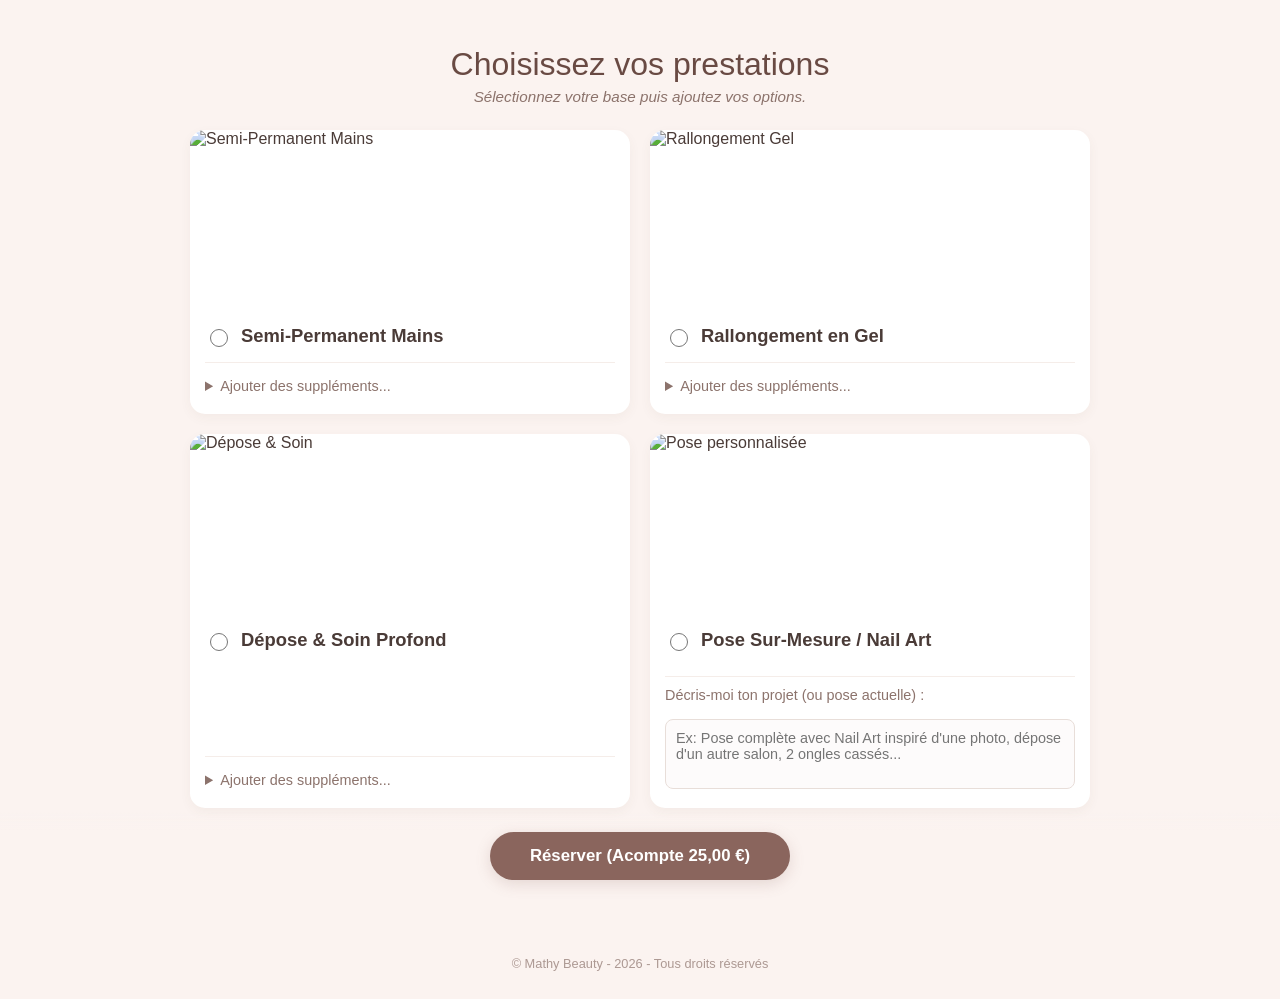
==== reservation.html @ 2f088845 "Add files via upload" ====
<!DOCTYPE html>
<html lang="fr">
<head>
    <meta charset="UTF-8">
    <meta name="viewport" content="width=device-width, initial-scale=1.0">
    <title>Mathy Beauty - Réservation</title>
    <link rel="stylesheet" href="style.css">
</head>
<body>

    <header>
        <h1>Choisissez vos prestations</h1>
        <p>Sélectionnez votre base puis ajoutez vos options.</p>
    </header>

    <main class="reservation-container">
        
        <!-- Prestation 1 : Semi-Permanent Mains -->
        <div class="presta-card">
            <img src="images/semi-permanent.jpg" alt="Semi-Permanent Mains" class="presta-img">
            <div class="presta-card-content">
                <div class="presta-info">
                    <label class="main-select">
                        <input type="radio" name="presta-base">
                        <h2>Semi-Permanent Mains</h2>
                    </label>
                </div>
                
                <details class="options-dropdown">
                    <summary>Ajouter des suppléments...</summary>
                    <div class="options-zone">
                        <label class="option-item">
                            <input type="checkbox"> 
                            <span>Dépose</span>
                        </label>
                        <label class="option-item">
                            <input type="checkbox"> 
                            <span>Nail Art Simple</span>
                        </label>
                    </div>
                </details>
            </div>
        </div>

        <!-- Prestation 2 : Rallongement Gel -->
        <div class="presta-card">
            <img src="images/rallongement.jpg" alt="Rallongement Gel" class="presta-img">
            <div class="presta-card-content">
                <div class="presta-info">
                    <label class="main-select">
                        <input type="radio" name="presta-base">
                        <h2>Rallongement en Gel</h2>
                    </label>
                </div>
                
                <details class="options-dropdown">
                    <summary>Ajouter des suppléments...</summary>
                    <div class="options-zone">
                        <label class="option-item">
                            <input type="checkbox"> 
                            <span>Nail Art Complet</span>
                        </label>
                        <label class="option-item">
                            <input type="checkbox"> 
                            <span>Effet Chrome / Miroir</span>
                        </label>
                    </div>
                </details>
            </div>
        </div>

        <!-- Prestation 3 : Dépose & Soin -->
        <div class="presta-card">
            <img src="images/depose-soin.jpg" alt="Dépose & Soin" class="presta-img">
            <div class="presta-card-content">
                <div class="presta-info">
                    <label class="main-select">
                        <input type="radio" name="presta-base">
                        <h2>Dépose & Soin Profond</h2>
                    </label>
                </div>
                
                <details class="options-dropdown">
                    <summary>Ajouter des suppléments...</summary>
                    <div class="options-zone">
                        <label class="option-item">
                            <input type="checkbox"> 
                            <span>Soin IBX Réparateur</span>
                        </label>
                        <label class="option-item">
                            <input type="checkbox"> 
                            <span>Manucure Russe seule</span>
                        </label>
                    </div>
                </details>
            </div>
        </div>

        <!-- Prestation 4 : Demande Personnalisée -->
        <div class="presta-card">
            <img src="images/sur-mesure.jpg" alt="Pose personnalisée" class="presta-img">
            <div class="presta-card-content">
                <div class="presta-info">
                    <label class="main-select">
                        <input type="radio" name="presta-base">
                        <h2>Pose Sur-Mesure / Nail Art</h2>
                    </label>
                </div>
                
                <div class="custom-request-zone">
                    <p style="margin: 0 0 8px 0; font-size: 0.9rem; color: #8c736c; font-weight: 500;">
                        Décris-moi ton projet (ou pose actuelle) :
                    </p>
                    <textarea 
                        placeholder="Ex: Pose complète avec Nail Art inspiré d'une photo, dépose d'un autre salon, 2 ongles cassés..." 
                        rows="3" 
                        class="custom-textarea"></textarea>
                </div>
            </div>
        </div>

    </main>

    <!-- Seul prix visible sur toute la page : l'acompte de réservation -->
    <div class="action-zone fixed-bottom">
        <a href="calendrier.html" class="btn-resa">Réserver (Acompte 25,00 €)</a>
    </div>

    <footer>
        <p>© Mathy Beauty - 2026 - Tous droits réservés</p>
    </footer>

</body>
</html>
---- style.css ----
/* ==========================================================================
   1. STYLES GENERAUX - AMBIANCE ONGLERIE CHIC (MOBILE-FIRST)
   ========================================================================== */
body {
    font-family: 'Segoe UI', Tahoma, Geneva, Verdana, sans-serif !important;
    background-color: #fbf3f0 !important;
    color: #4a3b37 !important;
    margin: 0;
    padding: 0 15px;
    display: flex;
    flex-direction: column;
    align-items: center;
    min-height: 100vh;
    box-sizing: border-box;
}

header {
    text-align: center;
    margin-top: 25px;
    margin-bottom: 25px;
}

header h1 {
    font-size: 2rem;
    color: #694a43;
    margin-bottom: 5px;
    font-weight: 500;
}

header p {
    color: #8c736c;
    font-size: 0.95rem;
    font-style: italic;
    margin: 0;
}

/* ==========================================================================
   2. ZONE DU CARROUSEL (PAGE INDEX)
   ========================================================================== */
.carousel-container {
    width: 100%;
    max-width: 400px;
    height: 320px;
    overflow: hidden;
    position: relative;
    border-radius: 15px;
    box-shadow: 0 8px 16px rgba(105, 74, 67, 0.1);
    margin-bottom: 25px;
}

.carousel img {
    width: 100%;
    height: 100%;
    object-fit: cover;
    position: absolute;
    top: 0;
    left: 0;
    opacity: 0;
    transition: opacity 0.8s ease-in-out;
}

.carousel img.active {
    opacity: 1;
}

/* ==========================================================================
   3. ZONE DE BOUTONS ET ACTIONS
   ========================================================================== */
.action-zone {
    text-align: center;
    margin-bottom: 30px;
    width: 100%;
}

.btn-resa {
    display: inline-block;
    background-color: #8a655d;
    color: #ffffff;
    padding: 14px 40px;
    font-size: 1.05rem;
    font-weight: 600;
    text-decoration: none;
    border-radius: 50px;
    transition: all 0.3s ease;
    box-shadow: 0 4px 15px rgba(138, 101, 93, 0.2);
}

.btn-resa:hover {
    background-color: #694a43;
    transform: translateY(-2px);
}

/* Bouton fixé en bas pour libérer de l'espace sur l'écran */
.fixed-bottom {
    position: fixed;
    bottom: 0;
    left: 0;
    width: 100%;
    background: linear-gradient(to top, #fbf3f0 80%, rgba(251, 243, 240, 0));
    padding: 20px 0;
    margin-bottom: 0;
    z-index: 10;
}

/* ==========================================================================
   4. GRILLE ET CARTES DE PRESTATIONS (PAGE RESERVATION)
   ========================================================================== */
.reservation-container {
    width: 100%;
    max-width: 900px;
    margin-bottom: 120px;
    display: grid;
    grid-template-columns: 1fr; /* 1 colonne par défaut sur mobile */
    gap: 20px;
}

/* 🖥️ Mode 2 par 2 si l'écran est plus grand (tablette / ordinateur) */
@media (min-width: 600px) {
    .reservation-container {
        grid-template-columns: 1fr 1fr; /* 2 colonnes de tailles égales */
    }
}

.presta-card {
    background-color: #ffffff;
    border-radius: 15px;
    overflow: hidden;
    box-shadow: 0 4px 12px rgba(105, 74, 67, 0.05);
    display: flex;
    flex-direction: column;
    justify-content: space-between;
    height: 100%;
}

.presta-img {
    width: 100%;
    height: 180px;
    object-fit: cover;
}

.presta-card-content {
    padding: 15px;
    display: flex;
    flex-direction: column;
    justify-content: space-between;
    flex-grow: 1;
}

.presta-info {
    display: flex;
    justify-content: space-between;
    align-items: center;
    margin-bottom: 15px;
}

.presta-info h2 {
    font-size: 1.15rem;
    margin: 0;
    color: #4a3b37;
    font-weight: 600;
}

/* Alignement du bouton radio principal à côté du titre */
.main-select {
    display: flex;
    align-items: center;
    gap: 10px;
    cursor: pointer;
}

.main-select input[type="radio"] {
    accent-color: #8a655d; /* Met le bouton radio aux couleurs de ta charte */
    width: 18px;
    height: 18px;
    cursor: pointer;
}

/* Déployants de suppléments (details / summary) */
.options-dropdown {
    border-top: 1px solid #f5ede9;
    padding-top: 10px;
}

.options-dropdown summary {
    font-size: 0.9rem;
    color: #8c736c;
    cursor: pointer;
    font-weight: 500;
    outline: none;
    padding: 5px 0;
}

.options-zone {
    margin-top: 10px;
    display: flex;
    flex-direction: column;
    gap: 10px;
    background-color: #fdfbfb;
    padding: 10px;
    border-radius: 8px;
}

.option-item {
    display: flex;
    align-items: center;
    gap: 10px;
    font-size: 0.9rem;
    cursor: pointer;
    color: #5c4a46;
}

.option-item input[type="checkbox"] {
    accent-color: #8a655d;
}

/* Zone de texte sur-mesure pour projet personnalisé */
.custom-request-zone {
    margin-top: 10px;
    border-top: 1px solid #f5ede9;
    padding-top: 10px;
}

.custom-textarea {
    width: 100%;
    border: 1px solid #e8ded9;
    border-radius: 8px;
    padding: 10px;
    font-family: inherit;
    font-size: 0.9rem;
    color: #4a3b37;
    background-color: #fdfbfb;
    resize: none;
    box-sizing: border-box;
    margin-top: 8px;
}

.custom-textarea:focus {
    outline: none;
    border-color: #8a655d;
}

/* ==========================================================================
   5. INTEGRATION GOOGLE AGENDA RESPONSIVE (CORRIGÉ ULTRA-LARGE)
   ========================================================================== */
.calendar-page-container {
    width: 100%;
    max-width: 1100px; /* Donne l'espace nécessaire au calendrier pour s'étaler */
    margin-bottom: 120px;
}

.calendar-card {
    width: 100%;
    background-color: #ffffff;
    border-radius: 15px;
    box-shadow: 0 4px 12px rgba(105, 74, 67, 0.05);
    box-sizing: border-box;
    padding: 10px;
}

.calendar-wrapper {
    position: relative;
    padding-bottom: 65%; /* Donne un ratio hauteur/largeur idéal sur grand écran */
    height: 0;
    overflow: hidden;
}

.calendar-wrapper iframe {
    position: absolute;
    top: 0;
    left: 0;
    width: 100% !important;
    height: 100% !important;
    border: 0 !important;
}

/* 📱 Si on passe sur un petit écran de téléphone, on rend l'agenda plus carré */
@media (max-width: 600px) {
    .calendar-wrapper {
        padding-bottom: 100%; 
    }
}

/* ==========================================================================
   6. PIED DE PAGE
   ========================================================================== */
footer {
    margin-top: auto;
    padding: 15px;
    font-size: 0.8rem;
    color: #8c736c;
    opacity: 0.7;
    text-align: center;
}
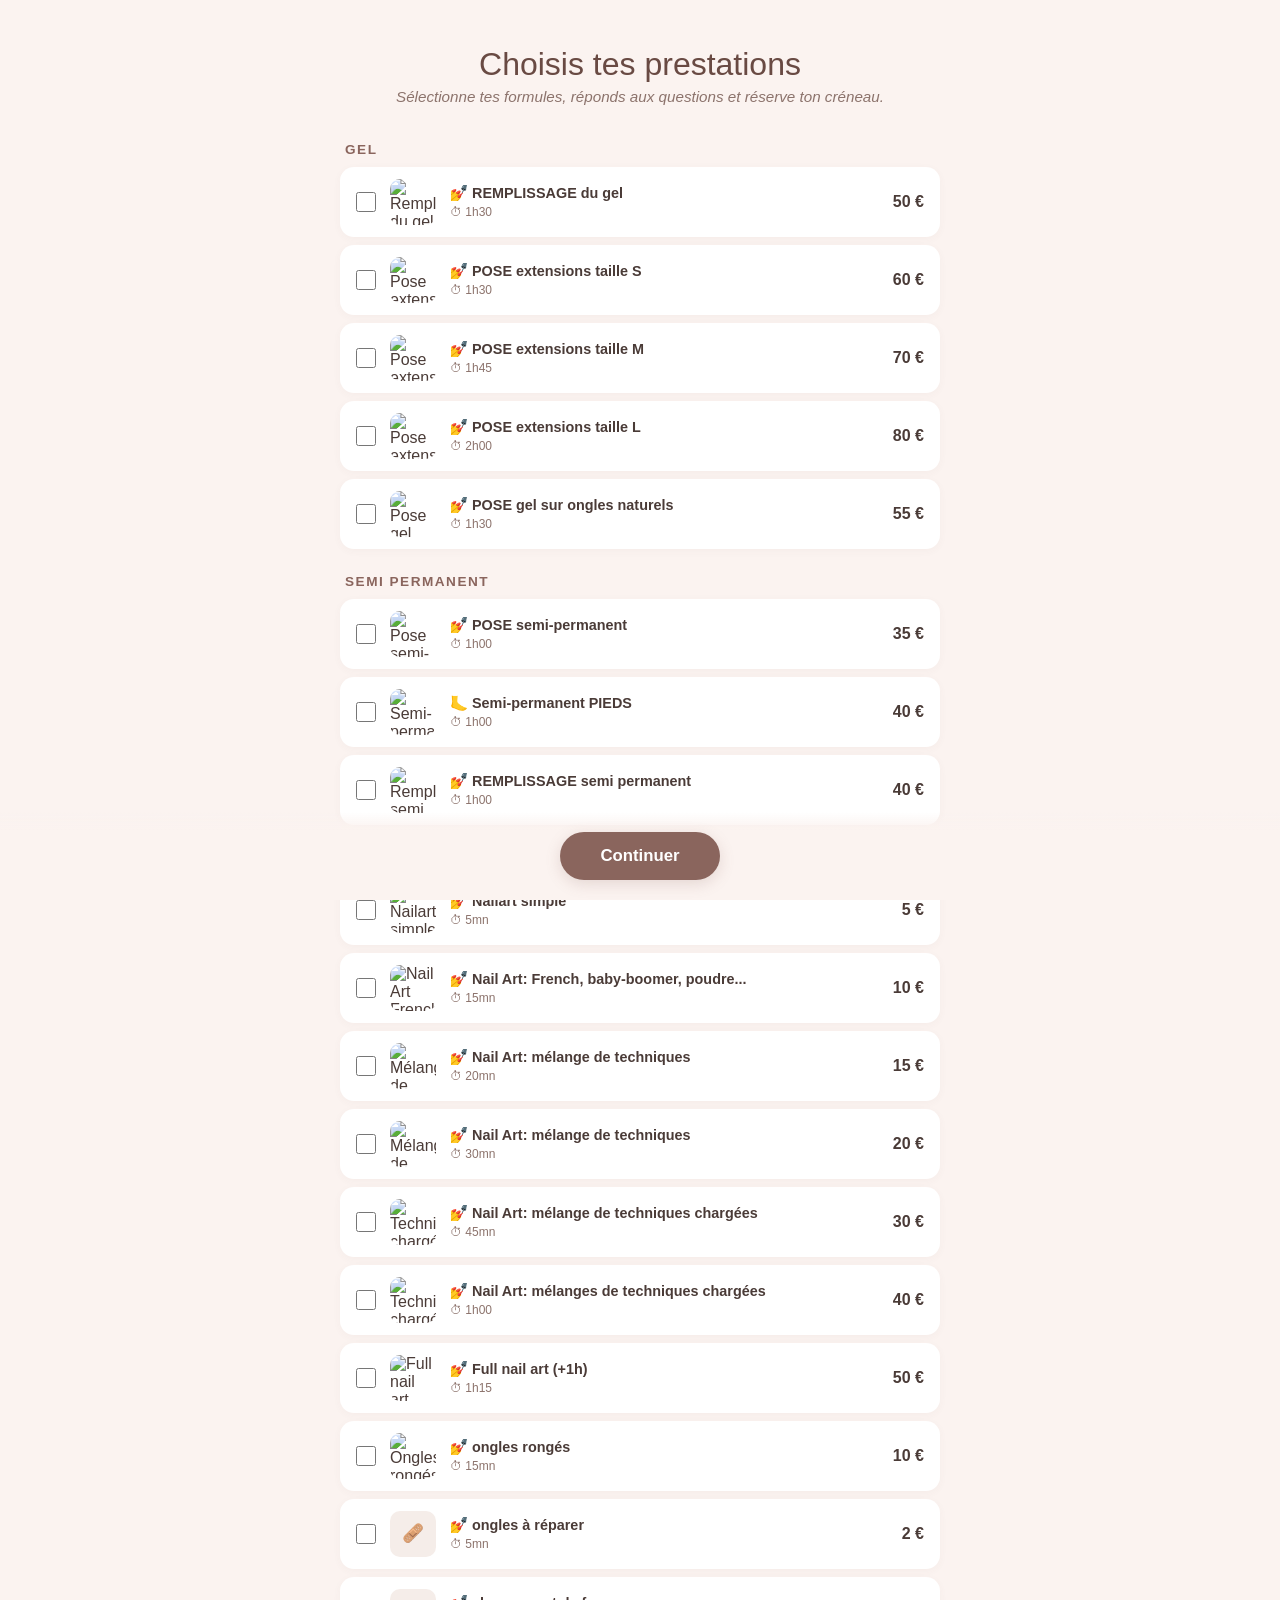
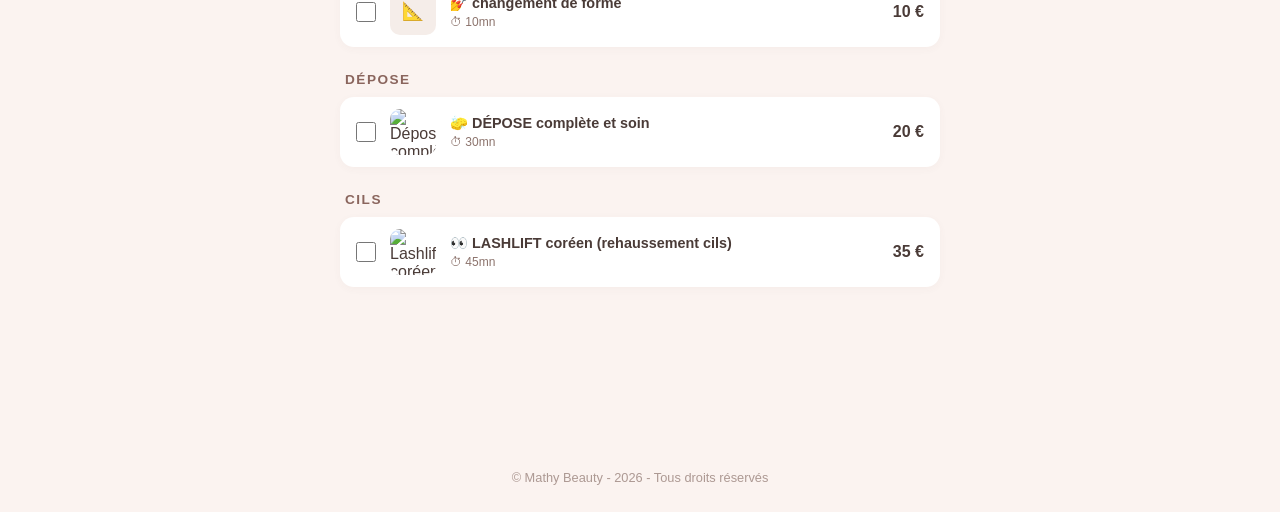
==== commit cc72417a: "Add files via upload" ====
--- a/reservation.html
+++ b/reservation.html
@@ -3,132 +3,292 @@
 <head>
     <meta charset="UTF-8">
     <meta name="viewport" content="width=device-width, initial-scale=1.0">
-    <title>Mathy Beauty - Réservation</title>
+    <title>Mathy Beauty - Prestations</title>
     <link rel="stylesheet" href="style.css">
 </head>
 <body>
 
     <header>
-        <h1>Choisissez vos prestations</h1>
-        <p>Sélectionnez votre base puis ajoutez vos options.</p>
+        <h1>Choisis tes prestations</h1>
+        <p>Sélectionne tes formules, réponds aux questions et réserve ton créneau.</p>
     </header>
 
-    <main class="reservation-container">
-        
-        <!-- Prestation 1 : Semi-Permanent Mains -->
-        <div class="presta-card">
-            <img src="images/semi-permanent.jpg" alt="Semi-Permanent Mains" class="presta-img">
-            <div class="presta-card-content">
-                <div class="presta-info">
-                    <label class="main-select">
-                        <input type="radio" name="presta-base">
-                        <h2>Semi-Permanent Mains</h2>
-                    </label>
-                </div>
-                
-                <details class="options-dropdown">
-                    <summary>Ajouter des suppléments...</summary>
-                    <div class="options-zone">
-                        <label class="option-item">
-                            <input type="checkbox"> 
-                            <span>Dépose</span>
-                        </label>
-                        <label class="option-item">
-                            <input type="checkbox"> 
-                            <span>Nail Art Simple</span>
-                        </label>
-                    </div>
-                </details>
-            </div>
-        </div>
-
-        <!-- Prestation 2 : Rallongement Gel -->
-        <div class="presta-card">
-            <img src="images/rallongement.jpg" alt="Rallongement Gel" class="presta-img">
-            <div class="presta-card-content">
-                <div class="presta-info">
-                    <label class="main-select">
-                        <input type="radio" name="presta-base">
-                        <h2>Rallongement en Gel</h2>
-                    </label>
-                </div>
-                
-                <details class="options-dropdown">
-                    <summary>Ajouter des suppléments...</summary>
-                    <div class="options-zone">
-                        <label class="option-item">
-                            <input type="checkbox"> 
-                            <span>Nail Art Complet</span>
-                        </label>
-                        <label class="option-item">
-                            <input type="checkbox"> 
-                            <span>Effet Chrome / Miroir</span>
-                        </label>
-                    </div>
-                </details>
-            </div>
-        </div>
-
-        <!-- Prestation 3 : Dépose & Soin -->
-        <div class="presta-card">
-            <img src="images/depose-soin.jpg" alt="Dépose & Soin" class="presta-img">
-            <div class="presta-card-content">
-                <div class="presta-info">
-                    <label class="main-select">
-                        <input type="radio" name="presta-base">
-                        <h2>Dépose & Soin Profond</h2>
-                    </label>
-                </div>
-                
-                <details class="options-dropdown">
-                    <summary>Ajouter des suppléments...</summary>
-                    <div class="options-zone">
-                        <label class="option-item">
-                            <input type="checkbox"> 
-                            <span>Soin IBX Réparateur</span>
-                        </label>
-                        <label class="option-item">
-                            <input type="checkbox"> 
-                            <span>Manucure Russe seule</span>
-                        </label>
-                    </div>
-                </details>
-            </div>
-        </div>
-
-        <!-- Prestation 4 : Demande Personnalisée -->
-        <div class="presta-card">
-            <img src="images/sur-mesure.jpg" alt="Pose personnalisée" class="presta-img">
-            <div class="presta-card-content">
-                <div class="presta-info">
-                    <label class="main-select">
-                        <input type="radio" name="presta-base">
-                        <h2>Pose Sur-Mesure / Nail Art</h2>
-                    </label>
-                </div>
-                
-                <div class="custom-request-zone">
-                    <p style="margin: 0 0 8px 0; font-size: 0.9rem; color: #8c736c; font-weight: 500;">
-                        Décris-moi ton projet (ou pose actuelle) :
-                    </p>
-                    <textarea 
-                        placeholder="Ex: Pose complète avec Nail Art inspiré d'une photo, dépose d'un autre salon, 2 ongles cassés..." 
-                        rows="3" 
-                        class="custom-textarea"></textarea>
-                </div>
-            </div>
-        </div>
+    <main class="reservation-list-container">
+
+        <section class="menu-category">
+            <h2 class="category-title">Gel</h2>
+            
+            <label class="service-row">
+                <input type="checkbox" name="gel-service" value="Remplissage du gel">
+                <img src="images/test.jpg" alt="Remplissage du gel" class="service-thumb">
+                <div class="service-details">
+                    <h3>💅 REMPLISSAGE du gel</h3>
+                    <span class="service-duration">⏱ 1h30</span>
+                </div>
+                <div class="service-price">50 €</div>
+            </label>
+
+            <label class="service-row">
+                <input type="checkbox" name="gel-service" value="Pose extensions S">
+                <img src="images/test.jpg" alt="Pose extensions S" class="service-thumb">
+                <div class="service-details">
+                    <h3>💅 POSE extensions taille S</h3>
+                    <span class="service-duration">⏱ 1h30</span>
+                </div>
+                <div class="service-price">60 €</div>
+            </label>
+
+            <label class="service-row">
+                <input type="checkbox" name="gel-service" value="Pose extensions M">
+                <img src="images/test.jpg" alt="Pose extensions M" class="service-thumb">
+                <div class="service-details">
+                    <h3>💅 POSE extensions taille M</h3>
+                    <span class="service-duration">⏱ 1h45</span>
+                </div>
+                <div class="service-price">70 €</div>
+            </label>
+
+            <label class="service-row">
+                <input type="checkbox" name="gel-service" value="Pose extensions L">
+                <img src="images/test.jpg" alt="Pose extensions L" class="service-thumb">
+                <div class="service-details">
+                    <h3>💅 POSE extensions taille L</h3>
+                    <span class="service-duration">⏱ 2h00</span>
+                </div>
+                <div class="service-price">80 €</div>
+            </label>
+
+            <label class="service-row">
+                <input type="checkbox" name="gel-service" value="Pose gel sur ongles naturels">
+                <img src="images/test.jpg" alt="Pose gel sur ongles naturels" class="service-thumb">
+                <div class="service-details">
+                    <h3>💅 POSE gel sur ongles naturels</h3>
+                    <span class="service-duration">⏱ 1h30</span>
+                </div>
+                <div class="service-price">55 €</div>
+            </label>
+        </section>
+
+
+        <section class="menu-category">
+            <h2 class="category-title">Semi Permanent</h2>
+
+            <label class="service-row">
+                <input type="checkbox" name="semi-service" value="Pose semi-permanent">
+                <img src="images/test.jpg" alt="Pose semi-permanent" class="service-thumb">
+                <div class="service-details">
+                    <h3>💅 POSE semi-permanent</h3>
+                    <span class="service-duration">⏱ 1h00</span>
+                </div>
+                <div class="service-price">35 €</div>
+            </label>
+
+            <label class="service-row">
+                <input type="checkbox" name="semi-service" value="Semi-permanent PIEDS">
+                <img src="images/test.jpg" alt="Semi-permanent PIEDS" class="service-thumb">
+                <div class="service-details">
+                    <h3>🦶 Semi-permanent PIEDS</h3>
+                    <span class="service-duration">⏱ 1h00</span>
+                </div>
+                <div class="service-price">40 €</div>
+            </label>
+
+            <label class="service-row">
+                <input type="checkbox" name="semi-service" value="Remplissage semi permanent">
+                <img src="images/test.jpg" alt="Remplissage semi permanent" class="service-thumb">
+                <div class="service-details">
+                    <h3>💅 REMPLISSAGE semi permanent</h3>
+                    <span class="service-duration">⏱ 1h00</span>
+                </div>
+                <div class="service-price">40 €</div>
+            </label>
+        </section>
+
+
+        <section class="menu-category">
+            <h2 class="category-title">Option</h2>
+
+            <label class="service-row">
+                <input type="checkbox" name="option-addons" value="Nailart simple">
+                <img src="images/test.jpg" alt="Nailart simple" class="service-thumb">
+                <div class="service-details">
+                    <h3>💅 Nailart simple</h3>
+                    <span class="service-duration">⏱ 5mn</span>
+                </div>
+                <div class="service-price">5 €</div>
+            </label>
+
+            <label class="service-row">
+                <input type="checkbox" name="option-addons" value="Nail Art French Babyboomer">
+                <img src="images/test.jpg" alt="Nail Art French Babyboomer" class="service-thumb">
+                <div class="service-details">
+                    <h3>💅 Nail Art: French, baby-boomer, poudre...</h3>
+                    <span class="service-duration">⏱ 15mn</span>
+                </div>
+                <div class="service-price">10 €</div>
+            </label>
+
+            <label class="service-row">
+                <input type="checkbox" name="option-addons" value="Nail Art mélange de techniques (15e)">
+                <img src="images/test.jpg" alt="Mélange de techniques 15" class="service-thumb">
+                <div class="service-details">
+                    <h3>💅 Nail Art: mélange de techniques</h3>
+                    <span class="service-duration">⏱ 20mn</span>
+                </div>
+                <div class="service-price">15 €</div>
+            </label>
+
+            <label class="service-row">
+                <input type="checkbox" name="option-addons" value="Nail Art mélange de techniques (20e)">
+                <img src="images/test.jpg" alt="Mélange de techniques 20" class="service-thumb">
+                <div class="service-details">
+                    <h3>💅 Nail Art: mélange de techniques</h3>
+                    <span class="service-duration">⏱ 30mn</span>
+                </div>
+                <div class="service-price">20 €</div>
+            </label>
+
+            <label class="service-row">
+                <input type="checkbox" name="option-addons" value="Nail Art techniques chargées (30e)">
+                <img src="images/test.jpg" alt="Techniques chargées 30" class="service-thumb">
+                <div class="service-details">
+                    <h3>💅 Nail Art: mélange de techniques chargées</h3>
+                    <span class="service-duration">⏱ 45mn</span>
+                </div>
+                <div class="service-price">30 €</div>
+            </label>
+
+            <label class="service-row">
+                <input type="checkbox" name="option-addons" value="Nail Art mélanges de techniques chargées (40e)">
+                <img src="images/test.jpg" alt="Techniques chargées 40" class="service-thumb">
+                <div class="service-details">
+                    <h3>💅 Nail Art: mélanges de techniques chargées</h3>
+                    <span class="service-duration">⏱ 1h00</span>
+                </div>
+                <div class="service-price">40 €</div>
+            </label>
+
+            <label class="service-row">
+                <input type="checkbox" name="option-addons" value="Full nail art">
+                <img src="images/test.jpg" alt="Full nail art" class="service-thumb">
+                <div class="service-details">
+                    <h3>💅 Full nail art (+1h)</h3>
+                    <span class="service-duration">⏱ 1h15</span>
+                </div>
+                <div class="service-price">50 €</div>
+            </label>
+
+            <label class="service-row">
+                <input type="checkbox" name="option-addons" value="ongles rongés">
+                <img src="images/test.jpg" alt="Ongles rongés" class="service-thumb">
+                <div class="service-details">
+                    <h3>💅 ongles rongés</h3>
+                    <span class="service-duration">⏱ 15mn</span>
+                </div>
+                <div class="service-price">10 €</div>
+            </label>
+
+            <label class="service-row">
+                <input type="checkbox" name="option-addons" value="ongles à réparer">
+                <div class="service-thumb-empty">🩹</div>
+                <div class="service-details">
+                    <h3>💅 ongles à réparer</h3>
+                    <span class="service-duration">⏱ 5mn</span>
+                </div>
+                <div class="service-price">2 €</div>
+            </label>
+
+            <label class="service-row">
+                <input type="checkbox" name="option-addons" value="changement de forme">
+                <div class="service-thumb-empty">📐</div>
+                <div class="service-details">
+                    <h3>💅 changement de forme</h3>
+                    <span class="service-duration">⏱ 10mn</span>
+                </div>
+                <div class="service-price">10 €</div>
+            </label>
+        </section>
+
+
+        <section class="menu-category">
+            <h2 class="category-title">Dépose</h2>
+
+            <label class="service-row">
+                <input type="checkbox" name="depose-addons" value="DÉPOSE complète et soin">
+                <img src="images/test.jpg" alt="Dépose complète" class="service-thumb">
+                <div class="service-details">
+                    <h3>🧽 DÉPOSE complète et soin</h3>
+                    <span class="service-duration">⏱ 30mn</span>
+                </div>
+                <div class="service-price">20 €</div>
+            </label>
+        </section>
+
+
+        <section class="menu-category">
+            <h2 class="category-title">Cils</h2>
+
+            <label class="service-row">
+                <input type="checkbox" name="cils-service" value="LASHLIFT coréen">
+                <img src="images/test.jpg" alt="Lashlift coréen" class="service-thumb">
+                <div class="service-details">
+                    <h3>👀 LASHLIFT coréen (rehaussement cils)</h3>
+                    <span class="service-duration">⏱ 45mn</span>
+                </div>
+                <div class="service-price">35 €</div>
+            </label>
+        </section>
 
     </main>
 
-    <!-- Seul prix visible sur toute la page : l'acompte de réservation -->
     <div class="action-zone fixed-bottom">
-        <a href="calendrier.html" class="btn-resa">Réserver (Acompte 25,00 €)</a>
+        <a href="questionnaire.html" id="submit-btn" class="btn-resa">Continuer</a>
     </div>
 
     <footer>
         <p>© Mathy Beauty - 2026 - Tous droits réservés</p>
     </footer>
 
+    <script>
+        const checkboxes = document.querySelectorAll('.service-row input[type="checkbox"]');
+        const submitBtn = document.getElementById('submit-btn');
+
+        function calculateTotal() {
+            let total = 0;
+            let selectedServices = [];
+
+            checkboxes.forEach(box => {
+                if (box.checked) {
+                    // Trouver le prix textuel à côté (ex: "50 €") et extraire le chiffre 50
+                    const priceText = box.closest('.service-row').querySelector('.service-price').textContent;
+                    const price = parseInt(priceText.replace(/[^0-9]/g, ''), 10);
+                    
+                    total += price;
+                    // Ajouter le nom de la prestation à notre liste de choix
+                    selectedServices.push(`${box.value} (${price}€)`);
+                }
+            });
+
+            // Mettre à jour visuellement le texte du bouton continuer
+            if (total > 0) {
+                submitBtn.textContent = `Continuer (${total} €)`;
+            } else {
+                submitBtn.textContent = "Continuer";
+            }
+
+            // Sauvegarder les données en mémoire pour les pages suivantes
+            localStorage.setItem('mathy_total_price', total);
+            localStorage.setItem('mathy_selected_services', JSON.stringify(selectedServices));
+        }
+
+        // Écouter les clics sur chaque ligne de prestation
+        checkboxes.forEach(box => {
+            box.addEventListener('change', calculateTotal);
+        });
+
+        // Calculer dès le départ (au cas où des cases restent cochées au rechargement)
+        calculateTotal();
+    </script>
+
 </body>
 </html>
--- a/style.css
+++ b/style.css
@@ -35,7 +35,7 @@
 }
 
 /* ==========================================================================
-   2. ZONE DU CARROUSEL (PAGE INDEX)
+   2. ZONE DU CARROUSEL (PAGE INDEX) - RESTAURÉ
    ========================================================================== */
 .carousel-container {
     width: 100%;
@@ -103,148 +103,119 @@
 }
 
 /* ==========================================================================
-   4. GRILLE ET CARTES DE PRESTATIONS (PAGE RESERVATION)
-   ========================================================================== */
-.reservation-container {
-    width: 100%;
-    max-width: 900px;
-    margin-bottom: 120px;
-    display: grid;
-    grid-template-columns: 1fr; /* 1 colonne par défaut sur mobile */
-    gap: 20px;
-}
-
-/* 🖥️ Mode 2 par 2 si l'écran est plus grand (tablette / ordinateur) */
-@media (min-width: 600px) {
-    .reservation-container {
-        grid-template-columns: 1fr 1fr; /* 2 colonnes de tailles égales */
-    }
-}
-
-.presta-card {
+   4. NOUVELLE VUE LISTE APPLICATIVE (PAGE RESERVATION - MULTI-SÉLECTION)
+   ========================================================================== */
+.reservation-list-container {
+    width: 100%;
+    max-width: 600px; /* Format compact idéal pour mobile */
+    margin: 0 auto 130px auto;
+    box-sizing: border-box;
+}
+
+.menu-category {
+    margin-bottom: 25px;
+    text-align: left;
+}
+
+.category-title {
+    font-size: 0.85rem;
+    text-transform: uppercase;
+    letter-spacing: 1.5px;
+    color: #8a655d;
+    margin-bottom: 10px;
+    font-weight: 700;
+    padding-left: 5px;
+}
+
+/* Encart complet d'une prestation, cliquable */
+.service-row {
     background-color: #ffffff;
-    border-radius: 15px;
-    overflow: hidden;
-    box-shadow: 0 4px 12px rgba(105, 74, 67, 0.05);
+    border-radius: 14px;
+    padding: 12px 16px;
+    margin-bottom: 8px;
+    display: flex;
+    align-items: center;
+    justify-content: space-between;
+    gap: 14px;
+    cursor: pointer;
+    box-shadow: 0 2px 8px rgba(105, 74, 67, 0.04);
+    transition: all 0.2s ease-in-out;
+    box-sizing: border-box;
+}
+
+.service-row:hover {
+    transform: translateY(-1px);
+    box-shadow: 0 4px 12px rgba(105, 74, 67, 0.08);
+}
+
+/* Style de la case à cocher */
+.service-row input[type="checkbox"] {
+    accent-color: #8a655d;
+    width: 20px;
+    height: 20px;
+    cursor: pointer;
+    flex-shrink: 0;
+    margin: 0;
+}
+
+/* Petites miniatures photos ajustées */
+.service-thumb {
+    width: 46px;
+    height: 46px;
+    object-fit: cover;
+    border-radius: 10px;
+    flex-shrink: 0;
+}
+
+/* Carré de secours sans photo (ex: réparation) */
+.service-thumb-empty {
+    width: 46px;
+    height: 46px;
+    background-color: #f5ede9;
+    border-radius: 10px;
+    display: flex;
+    align-items: center;
+    justify-content: center;
+    font-size: 1.1rem;
+    flex-shrink: 0;
+}
+
+/* Contenu textuel au centre */
+.service-details {
+    flex-grow: 1;
     display: flex;
     flex-direction: column;
-    justify-content: space-between;
-    height: 100%;
-}
-
-.presta-img {
-    width: 100%;
-    height: 180px;
-    object-fit: cover;
-}
-
-.presta-card-content {
-    padding: 15px;
-    display: flex;
-    flex-direction: column;
-    justify-content: space-between;
-    flex-grow: 1;
-}
-
-.presta-info {
-    display: flex;
-    justify-content: space-between;
-    align-items: center;
-    margin-bottom: 15px;
-}
-
-.presta-info h2 {
-    font-size: 1.15rem;
+    gap: 2px;
+}
+
+.service-details h3 {
+    font-size: 0.9rem;
     margin: 0;
     color: #4a3b37;
     font-weight: 600;
-}
-
-/* Alignement du bouton radio principal à côté du titre */
-.main-select {
-    display: flex;
-    align-items: center;
-    gap: 10px;
-    cursor: pointer;
-}
-
-.main-select input[type="radio"] {
-    accent-color: #8a655d; /* Met le bouton radio aux couleurs de ta charte */
-    width: 18px;
-    height: 18px;
-    cursor: pointer;
-}
-
-/* Déployants de suppléments (details / summary) */
-.options-dropdown {
-    border-top: 1px solid #f5ede9;
-    padding-top: 10px;
-}
-
-.options-dropdown summary {
-    font-size: 0.9rem;
+    line-height: 1.3;
+}
+
+.service-duration {
+    font-size: 0.75rem;
     color: #8c736c;
-    cursor: pointer;
-    font-weight: 500;
-    outline: none;
-    padding: 5px 0;
-}
-
-.options-zone {
-    margin-top: 10px;
-    display: flex;
-    flex-direction: column;
-    gap: 10px;
-    background-color: #fdfbfb;
-    padding: 10px;
-    border-radius: 8px;
-}
-
-.option-item {
-    display: flex;
-    align-items: center;
-    gap: 10px;
-    font-size: 0.9rem;
-    cursor: pointer;
-    color: #5c4a46;
-}
-
-.option-item input[type="checkbox"] {
-    accent-color: #8a655d;
-}
-
-/* Zone de texte sur-mesure pour projet personnalisé */
-.custom-request-zone {
-    margin-top: 10px;
-    border-top: 1px solid #f5ede9;
-    padding-top: 10px;
-}
-
-.custom-textarea {
-    width: 100%;
-    border: 1px solid #e8ded9;
-    border-radius: 8px;
-    padding: 10px;
-    font-family: inherit;
-    font-size: 0.9rem;
-    color: #4a3b37;
-    background-color: #fdfbfb;
-    resize: none;
-    box-sizing: border-box;
-    margin-top: 8px;
-}
-
-.custom-textarea:focus {
-    outline: none;
-    border-color: #8a655d;
-}
-
-/* ==========================================================================
-   5. INTEGRATION GOOGLE AGENDA RESPONSIVE (CORRIGÉ ULTRA-LARGE)
+}
+
+/* Prix calé sur la droite */
+.service-price {
+    font-size: 1rem;
+    font-weight: 700;
+    color: #4a3b37;
+    flex-shrink: 0;
+    white-space: nowrap;
+}
+
+/* ==========================================================================
+   5. INTEGRATION GOOGLE AGENDA RESPONSIVE
    ========================================================================== */
 .calendar-page-container {
     width: 100%;
-    max-width: 1100px; /* Donne l'espace nécessaire au calendrier pour s'étaler */
+    max-width: 1100px;
     margin-bottom: 120px;
 }
 
@@ -259,7 +230,7 @@
 
 .calendar-wrapper {
     position: relative;
-    padding-bottom: 65%; /* Donne un ratio hauteur/largeur idéal sur grand écran */
+    padding-bottom: 65%;
     height: 0;
     overflow: hidden;
 }
@@ -273,7 +244,6 @@
     border: 0 !important;
 }
 
-/* 📱 Si on passe sur un petit écran de téléphone, on rend l'agenda plus carré */
 @media (max-width: 600px) {
     .calendar-wrapper {
         padding-bottom: 100%; 
@@ -281,7 +251,94 @@
 }
 
 /* ==========================================================================
-   6. PIED DE PAGE
+   6. NOUVEAU : ENCART QUESTIONNAIRE DÉDIÉ (PAGE QUESTIONNAIRE - SCREENSHOT)
+   ========================================================================== */
+.quiz-main-title {
+    font-family: 'Segoe UI', sans-serif;
+    font-size: 1.4rem;
+    color: #4a3b37;
+    margin-bottom: 25px;
+    font-weight: 700;
+    text-align: left;
+}
+
+.quiz-item {
+    margin-bottom: 24px;
+}
+
+.quiz-question {
+    font-size: 0.95rem;
+    font-weight: 600;
+    color: #4a3b37;
+    margin: 0 0 12px 0;
+    text-align: left;
+}
+
+/* Blocs Oui / Non reprenant l'esprit épuré de ton modèle */
+.quiz-row {
+    background-color: #ffffff;
+    border-radius: 12px;
+    padding: 14px 16px;
+    margin-bottom: 8px;
+    display: flex;
+    align-items: center;
+    justify-content: space-between;
+    cursor: pointer;
+    box-shadow: 0 2px 8px rgba(105, 74, 67, 0.04);
+    font-size: 0.9rem;
+    color: #5c4a46;
+    transition: all 0.2s ease;
+    box-sizing: border-box;
+}
+
+.quiz-row:hover {
+    box-shadow: 0 4px 10px rgba(105, 74, 67, 0.08);
+}
+
+/* Cercles radio sombres comme sur l'image */
+.quiz-row input[type="radio"] {
+    accent-color: #4a3b37; 
+    width: 18px;
+    height: 18px;
+    margin: 0;
+    cursor: pointer;
+}
+
+/* Bloc d'expression libre */
+.quiz-textarea {
+    width: 100%;
+    height: 120px;
+    background-color: #ffffff;
+    border: none;
+    border-radius: 14px;
+    padding: 14px;
+    font-family: inherit;
+    font-size: 0.9rem;
+    color: #4a3b37;
+    box-shadow: 0 2px 8px rgba(105, 74, 67, 0.04);
+    resize: none;
+    box-sizing: border-box;
+    outline: none;
+}
+
+.quiz-textarea::placeholder {
+    color: #bfaea9;
+}
+
+.quiz-textarea:focus {
+    box-shadow: 0 2px 10px rgba(138, 101, 93, 0.15);
+}
+
+.quiz-char-count {
+    font-size: 0.75rem;
+    color: #8c736c;
+    text-align: right;
+    margin-top: 4px;
+    padding-right: 5px;
+}
+
+/* ==========================================================================
+   7. PIED DE PAGE
    ========================================================================== */
 footer {
     margin-top: auto;
